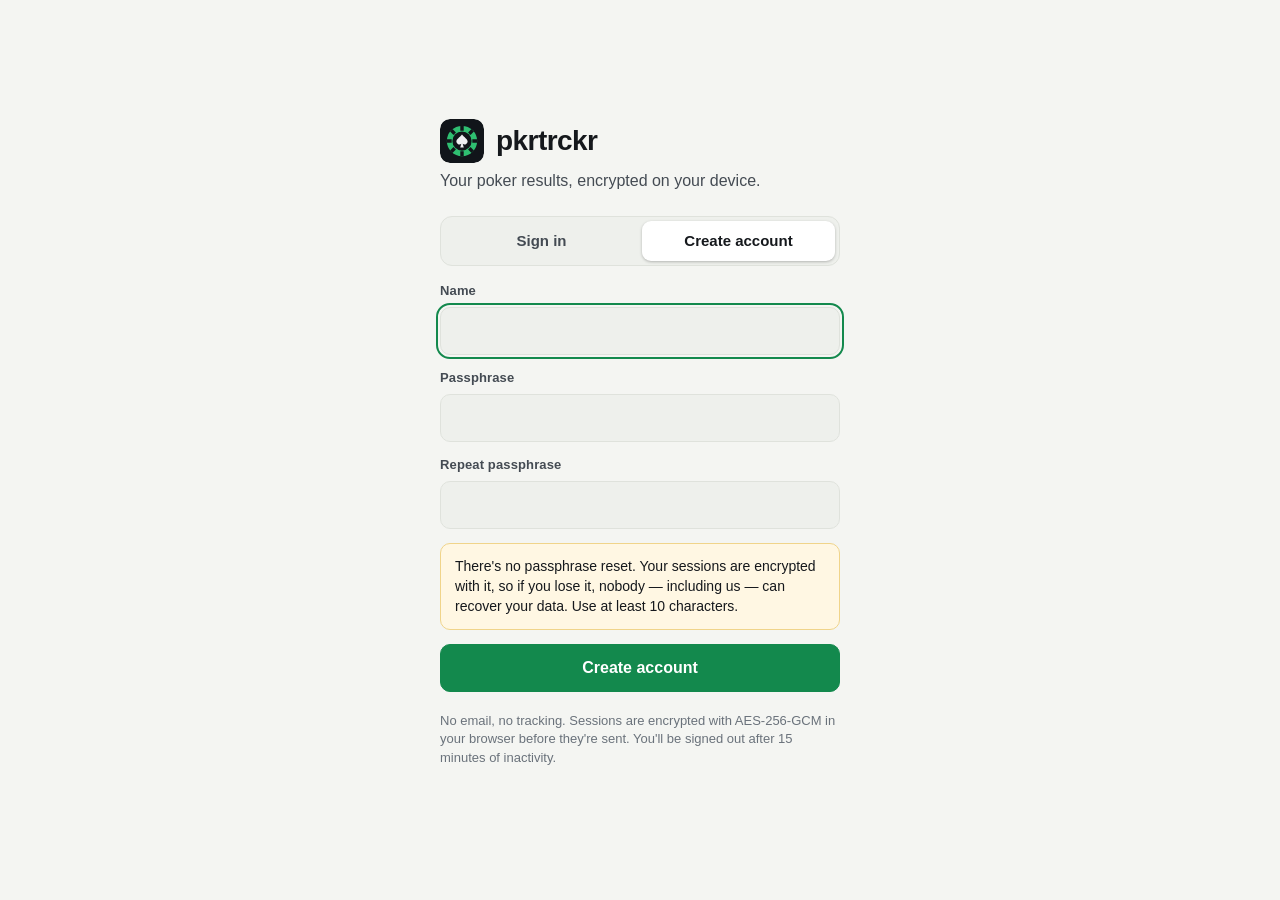
==== index.html @ 92a1a165 "Initial commit" ====
<!doctype html>
<html lang="en">
<head>
<meta charset="utf-8">
<meta name="viewport" content="width=device-width, initial-scale=1, viewport-fit=cover">
<title>pkrtrckr — private poker results tracker</title>
<meta name="description" content="A private, encrypted poker results tracker. Log cash games and tournaments in seconds and see your hourly rate. Sessions are encrypted on your device.">
<meta name="theme-color" content="#11151a" media="(prefers-color-scheme: dark)">
<meta name="theme-color" content="#f5f6f3" media="(prefers-color-scheme: light)">
<meta name="apple-mobile-web-app-capable" content="yes">
<meta name="apple-mobile-web-app-status-bar-style" content="black-translucent">
<meta name="apple-mobile-web-app-title" content="pkrtrckr">
<link rel="icon" href="favicon.ico" sizes="48x48">
<link rel="icon" href="assets/icon.svg" type="image/svg+xml">
<link rel="icon" href="assets/favicon-32.png" type="image/png" sizes="32x32">
<link rel="icon" href="assets/favicon-16.png" type="image/png" sizes="16x16">
<link rel="apple-touch-icon" href="assets/icon-180.png">
<link rel="manifest" href="manifest.webmanifest">
<link rel="stylesheet" href="assets/app.css?v=2">
<script src="assets/app.js?v=2" defer></script>
</head>
<body>

<!-- ============ AUTH ============ -->
<main id="auth" class="auth" hidden>
  <div class="auth-card">
    <div class="brand">
      <img src="assets/icon.svg" alt="" width="44" height="44">
      <h1>pkrtrckr</h1>
    </div>
    <p class="tag">Your poker results, encrypted on your device.</p>

    <div class="seg" role="tablist" id="authTabs">
      <button type="button" role="tab" data-mode="login" aria-selected="true">Sign in</button>
      <button type="button" role="tab" data-mode="signup" aria-selected="false">Create account</button>
    </div>

    <form id="authForm" autocomplete="on" novalidate>
      <label class="field">
        <span>Name</span>
        <input id="authName" name="username" autocomplete="username" autocapitalize="none" spellcheck="false" maxlength="32" required>
      </label>
      <label class="field">
        <span>Passphrase</span>
        <input id="authPass" name="password" type="password" autocomplete="current-password" required>
      </label>
      <label class="field" id="authPass2Wrap" hidden>
        <span>Repeat passphrase</span>
        <input id="authPass2" type="password" autocomplete="new-password">
      </label>
      <p class="note warn" id="signupNote" hidden>There's no passphrase reset. Your sessions are encrypted with it, so if you lose it, nobody — including us — can recover your data. Use at least 10 characters.</p>
      <p class="err" id="authErr" role="alert"></p>
      <button class="btn primary block" id="authBtn" type="submit">Sign in</button>
    </form>
    <p class="fine">No email, no tracking. Sessions are encrypted with AES-256-GCM in your browser before they're sent. You'll be signed out after 15 minutes of inactivity.</p>
  </div>
</main>

<!-- ============ APP ============ -->
<div id="app" class="app" hidden>
  <header class="top">
    <div class="brand sm"><img src="assets/icon.svg" alt="" width="26" height="26"><span>pkrtrckr</span></div>
    <button class="icon-btn" id="menuBtn" aria-label="Settings" aria-haspopup="dialog">
      <svg viewBox="0 0 24 24" width="22" height="22" aria-hidden="true"><path fill="currentColor" d="M12 8.5a3.5 3.5 0 1 0 0 7 3.5 3.5 0 0 0 0-7Zm8.6 4.9-.1-1.4 1.9-1.5-2-3.4-2.3.8a8 8 0 0 0-1.2-.7L16.5 5h-4l-.4 2.3c-.4.2-.8.4-1.2.7L8.6 7.2l-2 3.4 1.9 1.5a7 7 0 0 0 0 1.4l-1.9 1.5 2 3.4 2.3-.8c.4.3.8.5 1.2.7l.4 2.4h4l.4-2.4c.4-.2.8-.4 1.2-.7l2.3.8 2-3.4-1.8-1.6Z" opacity=".9"/></svg>
    </button>
  </header>

  <!-- ADD / EDIT -->
  <section class="view" id="view-add" data-view="add">
    <h2 class="view-title" id="formTitle">New session</h2>
    <form id="entryForm" novalidate>
      <div class="seg" id="typeSeg" role="radiogroup" aria-label="Format">
        <button type="button" role="radio" data-type="cash" aria-checked="true">Cash game</button>
        <button type="button" role="radio" data-type="tourney" aria-checked="false">Tournament</button>
      </div>

      <div class="combo" data-list="locations">
        <label class="field">
          <span>Location</span>
          <div class="combo-row">
            <select id="fLocation" required></select>
            <button type="button" class="add-btn" aria-label="Add location">+</button>
          </div>
        </label>
        <div class="add-row" hidden><input placeholder="New location, e.g. Holland Casino" maxlength="60"><button type="button" class="btn sm">Add</button></div>
      </div>

      <div class="combo" data-list="games">
        <label class="field">
          <span>Game</span>
          <div class="combo-row">
            <select id="fGame" required></select>
            <button type="button" class="add-btn" aria-label="Add game">+</button>
          </div>
        </label>
        <div class="add-row" hidden><input placeholder="New game, e.g. NL Hold'em" maxlength="40"><button type="button" class="btn sm">Add</button></div>
      </div>

      <div class="combo" data-list="stakes" id="stakesCombo">
        <label class="field">
          <span id="stakesLabel">Stakes</span>
          <div class="combo-row">
            <select id="fStakes" required></select>
            <button type="button" class="add-btn" aria-label="Add stakes">+</button>
          </div>
        </label>
        <div class="add-row" hidden><input id="stakesNew" placeholder="e.g. 1/2 or 2/5" maxlength="20"><button type="button" class="btn sm">Add</button></div>
      </div>

      <div class="grid2">
        <label class="field">
          <span>Duration (minutes)</span>
          <input id="fMinutes" type="number" inputmode="numeric" min="1" max="5000" step="1" placeholder="240" required>
          <small class="hint" id="minHint">&nbsp;</small>
        </label>
        <label class="check">
          <input type="checkbox" id="fHU">
          <span class="box" aria-hidden="true"></span>
          <span>HU <small>heads-up</small></span>
        </label>
      </div>

      <div class="field">
        <span>Result</span>
        <div class="result-row">
          <div class="seg pm" id="pmSeg" role="radiogroup" aria-label="Won or lost">
            <button type="button" role="radio" data-sign="1" aria-checked="true">Won</button>
            <button type="button" role="radio" data-sign="-1" aria-checked="false">Lost</button>
          </div>
          <div class="money"><span class="cur" id="curSym">€</span><input id="fAmount" type="number" inputmode="decimal" min="0" step="0.01" placeholder="0" required></div>
        </div>
      </div>

      <details class="more">
        <summary>Date &amp; time <span id="whenSummary"></span></summary>
        <label class="field"><span>Ended at</span><input id="fWhen" type="datetime-local"></label>
      </details>

      <p class="err" id="formErr" role="alert"></p>
      <div class="actions">
        <button type="button" class="btn ghost" id="cancelEdit" hidden>Cancel</button>
        <button type="button" class="btn danger ghost" id="deleteEntry" hidden>Delete</button>
        <button type="submit" class="btn primary grow" id="saveBtn">Save session</button>
      </div>
    </form>
    <div class="recent" id="recentBox"></div>
  </section>

  <!-- LIST -->
  <section class="view" id="view-list" data-view="list" hidden>
    <div class="list-head">
      <h2 class="view-title">Sessions</h2>
      <span class="muted" id="listCount"></span>
    </div>
    <ul class="sessions" id="sessionList"></ul>
    <nav class="pager" id="pager" aria-label="Pages">
      <button class="icon-btn" id="prevPage" aria-label="Newer sessions">‹</button>
      <span id="pageInfo"></span>
      <button class="icon-btn" id="nextPage" aria-label="Older sessions">›</button>
    </nav>
  </section>

  <!-- STATS -->
  <section class="view" id="view-stats" data-view="stats" hidden>
    <h2 class="view-title">Stats</h2>
    <div class="filters" id="filters">
      <select id="flPeriod" aria-label="Period">
        <option value="all">All time</option>
        <option value="30">Last 30 days</option>
        <option value="90">Last 90 days</option>
        <option value="ytd">This year</option>
        <option value="365">Last 12 months</option>
        <option value="lastyear">Last year</option>
        <option value="custom">Custom…</option>
      </select>
      <select id="flType" aria-label="Format">
        <option value="">All formats</option>
        <option value="cash">Cash games</option>
        <option value="tourney">Tournaments</option>
      </select>
      <select id="flGame" aria-label="Game"></select>
      <select id="flStakes" aria-label="Stakes"></select>
      <select id="flLocation" aria-label="Location"></select>
      <select id="flHU" aria-label="Heads-up">
        <option value="">HU + full ring</option>
        <option value="hu">Heads-up only</option>
        <option value="ring">No heads-up</option>
      </select>
      <div class="custom-range" id="customRange" hidden>
        <label><span>From</span><input type="date" id="flFrom"></label>
        <label><span>To</span><input type="date" id="flTo"></label>
      </div>
      <button class="btn sm ghost" id="flReset" type="button">Reset</button>
    </div>
    <div id="statsBody"></div>
  </section>

  <nav class="tabs" aria-label="Main">
    <button data-go="add" aria-current="page">
      <svg viewBox="0 0 24 24" aria-hidden="true"><path d="M12 5v14M5 12h14" stroke="currentColor" stroke-width="2" stroke-linecap="round" fill="none"/></svg>
      <span>Add</span>
    </button>
    <button data-go="list">
      <svg viewBox="0 0 24 24" aria-hidden="true"><path d="M5 7h14M5 12h14M5 17h9" stroke="currentColor" stroke-width="2" stroke-linecap="round" fill="none"/></svg>
      <span>Sessions</span>
    </button>
    <button data-go="stats">
      <svg viewBox="0 0 24 24" aria-hidden="true"><path d="M4 19h16M7 16V11M12 16V6M17 16v-3" stroke="currentColor" stroke-width="2" stroke-linecap="round" fill="none"/></svg>
      <span>Stats</span>
    </button>
  </nav>
</div>

<!-- SETTINGS SHEET -->
<dialog id="settings" class="sheet">
  <form method="dialog" class="sheet-inner">
    <div class="sheet-head"><h2>Settings</h2><button class="icon-btn" value="close" aria-label="Close">✕</button></div>
    <p class="muted" id="whoami"></p>
    <label class="field"><span>Currency</span>
      <select id="setCurrency">
        <option value="EUR">€ Euro</option><option value="USD">$ US dollar</option><option value="GBP">£ Pound</option>
        <option value="CAD">CA$ Canadian dollar</option><option value="AUD">A$ Australian dollar</option>
        <option value="CHF">CHF Swiss franc</option><option value="SEK">kr Swedish krona</option>
        <option value="NOK">kr Norwegian krone</option><option value="DKK">kr Danish krone</option>
        <option value="PLN">zł Złoty</option><option value="CZK">Kč Koruna</option>
      </select>
    </label>
    <h3>Your lists</h3>
    <p class="muted small">Remove entries you no longer use. Past sessions keep their values.</p>
    <div id="listsEditor"></div>
    <h3>Backup</h3>
    <div class="row-btns">
      <button type="button" class="btn sm" id="exportCsv">Export CSV</button>
      <label class="btn sm file-btn">Import CSV<input type="file" id="importCsv" accept=".csv,text/csv"></label>
    </div>
    <p class="muted small">CSV columns: date, type, location, game, stakes, hu, minutes, result. Export is decrypted on your device — keep the file somewhere safe.</p>
    <p class="err" id="setErr" role="alert"></p>
    <div class="row-btns spread">
      <button type="button" class="btn" id="logoutBtn">Sign out</button>
      <button type="button" class="btn danger ghost" id="deleteAccount">Delete account</button>
    </div>
  </form>
</dialog>

<div class="toast" id="toast" role="status" aria-live="polite"></div>
<div class="busy" id="busy" hidden><div class="spinner"></div><p id="busyMsg">Unlocking…</p></div>
<noscript><p class="noscript">pkrtrckr needs JavaScript — it's what encrypts your data before it leaves your device.</p></noscript>
</body>
</html>
---- assets/app.css ----
/* pkrtrckr — mobile-first styles */
:root {
  color-scheme: dark;
  --bg: #11151a;
  --surface: #181d24;
  --surface-2: #20262f;
  --line: #2a313b;
  --text: #eef0f2;
  --text-2: #b4bcc6;
  --muted: #8a939e;
  --accent: #2fbf71;
  --accent-ink: #052a14;
  --accent-soft: rgba(47, 191, 113, .14);
  --pos: #4cc98a;
  --neg: #f07a7a;
  --danger: #f07a7a;
  --warn-bg: rgba(250, 178, 25, .1);
  --warn-line: rgba(250, 178, 25, .35);
  --chart-pos: #3987e5;
  --chart-neg: #e66767;
  --chart-line: #3987e5;
  --grid: #262d36;
  --shadow: 0 10px 30px rgba(0,0,0,.35);
  --r: 14px;
  --r-sm: 10px;
  --tabs-h: 64px;
  --font: ui-sans-serif, -apple-system, BlinkMacSystemFont, "Segoe UI", Roboto, "Helvetica Neue", Arial, sans-serif;
  --mono: ui-monospace, "SF Mono", Menlo, Consolas, monospace;
}
@media (prefers-color-scheme: light) {
  :root:not([data-theme="dark"]) {
    color-scheme: light;
    --bg: #f4f5f2;
    --surface: #ffffff;
    --surface-2: #eef0ec;
    --line: #dfe2dc;
    --text: #15181c;
    --text-2: #444b53;
    --muted: #6a727b;
    --accent: #13894d;
    --accent-ink: #ffffff;
    --accent-soft: rgba(19, 137, 77, .1);
    --pos: #10783f;
    --neg: #c4302f;
    --danger: #c4302f;
    --warn-bg: #fff7e3;
    --warn-line: #f0d48a;
    --chart-pos: #2a78d6;
    --chart-neg: #e34948;
    --chart-line: #2a78d6;
    --grid: #e8eae5;
    --shadow: 0 10px 30px rgba(20,25,30,.12);
  }
}

* { box-sizing: border-box; }
html { -webkit-text-size-adjust: 100%; }
body {
  margin: 0; background: var(--bg); color: var(--text);
  font: 16px/1.45 var(--font);
  -webkit-font-smoothing: antialiased;
  min-height: 100dvh;
}
[hidden] { display: none !important; }
button, input, select { font: inherit; color: inherit; }
button { cursor: pointer; -webkit-tap-highlight-color: transparent; }
h1, h2, h3 { margin: 0; line-height: 1.2; }
.muted { color: var(--muted); }
.small { font-size: 13px; }
.tnum { font-variant-numeric: tabular-nums; }

/* ---------- brand ---------- */
.brand { display: flex; align-items: center; gap: 12px; }
.brand h1 { font-size: 28px; letter-spacing: -.02em; }
.brand.sm { gap: 8px; font-weight: 650; letter-spacing: -.01em; }
.brand img { border-radius: 10px; display: block; }

/* ---------- controls ---------- */
.field { display: grid; gap: 6px; margin: 0 0 14px; }
.field > span { font-size: 13px; font-weight: 600; color: var(--text-2); letter-spacing: .01em; }
input, select {
  width: 100%; min-height: 48px; padding: 10px 14px;
  background: var(--surface-2); border: 1px solid var(--line); border-radius: var(--r-sm);
  outline: none; appearance: none; -webkit-appearance: none;
}
input:focus-visible, select:focus-visible, button:focus-visible, summary:focus-visible {
  outline: 2px solid var(--accent); outline-offset: 2px;
}
select {
  padding-right: 38px;
  background-image: linear-gradient(45deg, transparent 50%, var(--muted) 50%), linear-gradient(135deg, var(--muted) 50%, transparent 50%);
  background-position: calc(100% - 20px) 50%, calc(100% - 14px) 50%;
  background-size: 6px 6px; background-repeat: no-repeat;
}
input[type="number"]::-webkit-inner-spin-button, input[type="number"]::-webkit-outer-spin-button { -webkit-appearance: none; margin: 0; }
input[type="number"] { -moz-appearance: textfield; }
input[type="file"] { display: none; }

.btn {
  display: inline-flex; align-items: center; justify-content: center; gap: 8px;
  min-height: 48px; padding: 0 18px; border-radius: var(--r-sm);
  border: 1px solid var(--line); background: var(--surface-2); font-weight: 600;
}
.btn.sm { min-height: 40px; padding: 0 14px; font-size: 14px; }
.btn.primary { background: var(--accent); border-color: var(--accent); color: var(--accent-ink); }
.btn.primary:active { filter: brightness(.95); }
.btn.ghost { background: transparent; }
.btn.danger { color: var(--danger); }
.btn.block { width: 100%; }
.btn.grow { flex: 1; }
.btn:disabled { opacity: .55; cursor: default; }
.icon-btn {
  width: 44px; height: 44px; border-radius: 50%; border: 0; background: transparent;
  display: inline-grid; place-items: center; font-size: 24px; color: var(--text-2);
}
.icon-btn:disabled { opacity: .3; }

.seg {
  display: grid; grid-auto-flow: column; grid-auto-columns: 1fr; gap: 4px; padding: 4px;
  background: var(--surface-2); border: 1px solid var(--line); border-radius: 12px; margin-bottom: 16px;
}
.seg button {
  min-height: 40px; border: 0; border-radius: 9px; background: transparent; color: var(--text-2); font-weight: 600; font-size: 15px;
}
.seg button[aria-selected="true"], .seg button[aria-checked="true"] {
  background: var(--surface); color: var(--text); box-shadow: 0 1px 3px rgba(0,0,0,.25);
}
.seg.pm { margin: 0; }
.seg.pm button[data-sign="1"][aria-checked="true"] { color: var(--pos); }
.seg.pm button[data-sign="-1"][aria-checked="true"] { color: var(--neg); }

.combo-row { display: flex; gap: 8px; }
.combo-row select { flex: 1; min-width: 0; }
.add-btn {
  flex: none; width: 48px; min-height: 48px; border-radius: var(--r-sm);
  border: 1px dashed var(--line); background: transparent; color: var(--accent); font-size: 24px; font-weight: 500; line-height: 1;
}
.add-btn[aria-expanded="true"] { background: var(--accent-soft); border-style: solid; border-color: var(--accent); }
.add-row { display: flex; gap: 8px; margin: -6px 0 14px; }
.add-row input { flex: 1; min-width: 0; }
.add-row .btn { min-height: 48px; }

.grid2 { display: grid; grid-template-columns: 1fr auto; gap: 12px; align-items: start; }
.hint { color: var(--muted); font-size: 12px; min-height: 1em; }
.check {
  display: flex; align-items: center; gap: 10px; min-height: 48px; margin-top: 25px;
  padding: 0 14px; border: 1px solid var(--line); border-radius: var(--r-sm); background: var(--surface-2);
  font-weight: 650; cursor: pointer; user-select: none;
}
.check small { font-weight: 400; color: var(--muted); font-size: 12px; display: block; line-height: 1; }
.check input { position: absolute; opacity: 0; width: 1px; height: 1px; pointer-events: none; }
.check .box {
  width: 22px; height: 22px; border-radius: 6px; border: 2px solid var(--muted); display: grid; place-items: center; flex: none;
}
.check input:checked + .box { background: var(--accent); border-color: var(--accent); }
.check input:checked + .box::after {
  content: ""; width: 6px; height: 11px; border: solid var(--accent-ink); border-width: 0 2.5px 2.5px 0; transform: rotate(45deg) translate(-1px, -1px);
}
.check:has(input:focus-visible) { outline: 2px solid var(--accent); outline-offset: 2px; }
.check:has(input:checked) { border-color: var(--accent); background: var(--accent-soft); }

.result-row { display: grid; grid-template-columns: 1fr 1.2fr; gap: 10px; }
.money { position: relative; }
.money .cur { position: absolute; left: 14px; top: 50%; transform: translateY(-50%); color: var(--muted); pointer-events: none; font-size: 15px; }
.money input { padding-left: 42px; font-size: 18px; font-weight: 650; font-variant-numeric: tabular-nums; }

details.more { margin: 2px 0 14px; border-top: 1px solid var(--line); padding-top: 12px; }
details.more summary { cursor: pointer; color: var(--text-2); font-size: 14px; font-weight: 600; list-style: none; display: flex; gap: 8px; align-items: center; }
details.more summary::-webkit-details-marker { display: none; }
details.more summary::before { content: "›"; font-size: 18px; transition: transform .15s; display: inline-block; }
details.more[open] summary::before { transform: rotate(90deg); }
details.more summary span { color: var(--muted); font-weight: 400; margin-left: auto; }
details.more .field { margin-top: 12px; }

.actions { display: flex; gap: 10px; margin-top: 6px; }
.err { color: var(--danger); font-size: 14px; min-height: 0; margin: 0 0 10px; }
.err:empty { display: none; }
.note { font-size: 14px; padding: 12px 14px; border-radius: var(--r-sm); margin: 0 0 14px; }
.note.warn { background: var(--warn-bg); border: 1px solid var(--warn-line); }

/* ---------- auth ---------- */
.auth { min-height: 100dvh; display: grid; place-items: center; padding: 24px 16px calc(24px + env(safe-area-inset-bottom)); }
.auth-card { width: 100%; max-width: 400px; }
.auth .brand { margin-bottom: 6px; }
.tag { color: var(--text-2); margin: 0 0 24px; }
.fine { color: var(--muted); font-size: 13px; margin-top: 20px; }

/* ---------- app shell ---------- */
.app { max-width: 640px; margin: 0 auto; padding: 0 16px calc(var(--tabs-h) + 24px + env(safe-area-inset-bottom)); }
.top {
  position: sticky; top: 0; z-index: 5; display: flex; justify-content: space-between; align-items: center;
  padding: calc(8px + env(safe-area-inset-top)) 0 8px; background: var(--bg);
}
.view-title { font-size: 24px; letter-spacing: -.02em; margin: 6px 0 16px; }
.tabs {
  position: fixed; left: 0; right: 0; bottom: 0; z-index: 10;
  display: grid; grid-template-columns: repeat(3, 1fr);
  background: color-mix(in srgb, var(--surface) 92%, transparent);
  -webkit-backdrop-filter: blur(12px); backdrop-filter: blur(12px);
  border-top: 1px solid var(--line);
  padding-bottom: env(safe-area-inset-bottom);
}
.tabs button {
  height: var(--tabs-h); border: 0; background: transparent; color: var(--muted);
  display: grid; justify-items: center; align-content: center; gap: 3px; font-size: 12px; font-weight: 600;
}
.tabs svg { width: 24px; height: 24px; }
.tabs button[aria-current="page"] { color: var(--accent); }
@media (min-width: 700px) {
  .tabs { max-width: 640px; margin: 0 auto; bottom: 16px; border: 1px solid var(--line); border-radius: 18px; box-shadow: var(--shadow); }
}

/* ---------- recent / list ---------- */
.recent { margin-top: 28px; }
.recent h3 { font-size: 14px; color: var(--text-2); margin-bottom: 8px; font-weight: 600; }
.list-head { display: flex; align-items: baseline; justify-content: space-between; }
.sessions { list-style: none; margin: 0; padding: 0; display: grid; gap: 8px; }
.sess {
  width: 100%; text-align: left; display: grid; grid-template-columns: 1fr auto; gap: 2px 12px; align-items: center;
  padding: 12px 14px; background: var(--surface); border: 1px solid var(--line); border-radius: var(--r);
}
.sess:active { background: var(--surface-2); }
.sess .l1 { font-weight: 650; overflow: hidden; text-overflow: ellipsis; white-space: nowrap; }
.sess .l2 { color: var(--muted); font-size: 13px; overflow: hidden; text-overflow: ellipsis; white-space: nowrap; }
.sess .amt { grid-row: span 2; text-align: right; font-weight: 700; font-variant-numeric: tabular-nums; font-size: 17px; }
.sess .amt small { display: block; font-size: 12px; font-weight: 500; color: var(--muted); }
.pos { color: var(--pos); }
.neg { color: var(--neg); }
.badge {
  display: inline-block; font-size: 10px; font-weight: 750; letter-spacing: .05em; padding: 1px 6px; border-radius: 5px;
  border: 1px solid var(--line); color: var(--text-2); vertical-align: 2px; margin-left: 6px;
}
.badge.hu { border-color: var(--accent); color: var(--accent); }
.empty { text-align: center; color: var(--muted); padding: 40px 12px; border: 1px dashed var(--line); border-radius: var(--r); }
.pager { display: flex; align-items: center; justify-content: center; gap: 16px; margin-top: 16px; color: var(--text-2); font-variant-numeric: tabular-nums; font-size: 14px; }
.pager .icon-btn { background: var(--surface); border: 1px solid var(--line); font-size: 26px; line-height: 1; padding-bottom: 3px; }

/* ---------- stats ---------- */
.filters { display: grid; grid-template-columns: 1fr 1fr; gap: 8px; margin-bottom: 18px; }
.filters select { min-height: 42px; font-size: 14px; padding: 8px 32px 8px 12px; }
.filters select.on { border-color: var(--accent); background-color: var(--accent-soft); }
.custom-range { grid-column: 1 / -1; display: grid; grid-template-columns: 1fr 1fr; gap: 8px; }
.custom-range label { display: grid; gap: 4px; font-size: 12px; color: var(--muted); }
.custom-range input { min-height: 42px; font-size: 14px; }
#flReset { grid-column: 1 / -1; justify-self: end; min-height: 32px; }
@media (min-width: 560px) { .filters { grid-template-columns: repeat(3, 1fr); } }

.hero { background: var(--surface); border: 1px solid var(--line); border-radius: var(--r); padding: 16px; margin-bottom: 10px; }
.hero .k { font-size: 13px; color: var(--muted); font-weight: 600; }
.hero .v { font-size: 38px; font-weight: 750; letter-spacing: -.02em; font-variant-numeric: tabular-nums; line-height: 1.1; margin-top: 2px; }
.hero .sub { color: var(--text-2); font-size: 14px; margin-top: 4px; }
.tiles { display: grid; grid-template-columns: repeat(2, 1fr); gap: 10px; margin-bottom: 22px; }
@media (min-width: 560px) { .tiles { grid-template-columns: repeat(3, 1fr); } }
.tile { background: var(--surface); border: 1px solid var(--line); border-radius: var(--r); padding: 12px 14px; }
.tile .k { font-size: 12px; color: var(--muted); font-weight: 600; }
.tile .v { font-size: 20px; font-weight: 700; font-variant-numeric: tabular-nums; margin-top: 2px; }
.tile .s { font-size: 12px; color: var(--muted); }

.card { background: var(--surface); border: 1px solid var(--line); border-radius: var(--r); padding: 14px; margin-bottom: 14px; }
.card h3 { font-size: 15px; margin-bottom: 2px; }
.card .cap { font-size: 12px; color: var(--muted); margin: 0 0 10px; }
.chart { position: relative; width: 100%; touch-action: pan-y; }
.chart svg { display: block; width: 100%; height: auto; overflow: visible; }
.chart text { fill: var(--muted); font-size: 11px; font-family: var(--font); font-variant-numeric: tabular-nums; }
.chart .grid { stroke: var(--grid); stroke-width: 1; }
.chart .zero { stroke: var(--muted); stroke-width: 1; opacity: .6; }
.chart .line { fill: none; stroke: var(--chart-line); stroke-width: 2; stroke-linejoin: round; stroke-linecap: round; }
.chart .area { fill: var(--chart-line); opacity: .1; }
.chart .bar-pos { fill: var(--chart-pos); }
.chart .bar-neg { fill: var(--chart-neg); }
.chart .xh { stroke: var(--text-2); stroke-width: 1; stroke-dasharray: 3 3; }
.chart .dot { fill: var(--chart-line); stroke: var(--surface); stroke-width: 2; }
.chart .hit { fill: transparent; }
.chart .bar-hover { opacity: .75; }
.tip {
  position: absolute; pointer-events: none; z-index: 2; min-width: 120px;
  background: var(--surface-2); border: 1px solid var(--line); border-radius: 10px; box-shadow: var(--shadow);
  padding: 8px 10px; font-size: 12px; line-height: 1.35; color: var(--text-2); transform: translate(-50%, calc(-100% - 10px));
  white-space: nowrap;
}
.tip b { color: var(--text); font-size: 14px; display: block; font-variant-numeric: tabular-nums; }

.legend { display: flex; gap: 14px; font-size: 12px; color: var(--text-2); margin-top: 8px; }
.legend i { display: inline-block; width: 10px; height: 10px; border-radius: 3px; margin-right: 5px; vertical-align: -1px; }

.bd-tabs { display: flex; gap: 6px; overflow-x: auto; margin: 0 -14px 10px; padding: 0 14px; scrollbar-width: none; }
.bd-tabs::-webkit-scrollbar { display: none; }
.bd-tabs button {
  flex: none; min-height: 34px; padding: 0 12px; border-radius: 999px; border: 1px solid var(--line);
  background: transparent; color: var(--text-2); font-size: 13px; font-weight: 600;
}
.bd-tabs button[aria-pressed="true"] { background: var(--text); color: var(--bg); border-color: var(--text); }
table.bd { width: 100%; border-collapse: collapse; font-size: 13px; font-variant-numeric: tabular-nums; }
table.bd th { text-align: right; font-weight: 600; color: var(--muted); font-size: 11px; padding: 0 4px 6px; text-transform: uppercase; letter-spacing: .04em; }
table.bd th:first-child, table.bd td:first-child { text-align: left; padding-left: 0; }
table.bd td { text-align: right; padding: 9px 4px; border-top: 1px solid var(--line); white-space: nowrap; }
table.bd td:first-child { white-space: normal; font-weight: 600; color: var(--text); max-width: 40vw; }
table.bd td:last-child, table.bd th:last-child { padding-right: 0; }
table.bd .barcell { position: relative; }
.mini { display: block; height: 4px; border-radius: 2px; margin-top: 5px; }
.lg-pos { background: var(--chart-pos); }
.lg-neg { background: var(--chart-neg); }
.mini { margin-left: auto; }
.mini.p { background: var(--chart-pos); }
.mini.n { background: var(--chart-neg); }

/* ---------- sheet / dialog ---------- */
dialog.sheet {
  width: 100%; max-width: 560px; max-height: 92dvh; margin: auto auto 0; padding: 0; border: 1px solid var(--line);
  border-radius: 20px 20px 0 0; background: var(--surface); color: var(--text); box-shadow: var(--shadow);
}
@media (min-width: 700px) { dialog.sheet { margin: auto; border-radius: 20px; } }
dialog::backdrop { background: rgba(0,0,0,.5); }
.sheet-inner { padding: 16px 16px calc(20px + env(safe-area-inset-bottom)); }
.sheet-head { display: flex; justify-content: space-between; align-items: center; margin-bottom: 4px; }
.sheet h3 { font-size: 15px; margin: 22px 0 4px; }
.row-btns { display: flex; gap: 8px; flex-wrap: wrap; margin-top: 8px; }
.row-btns.spread { justify-content: space-between; margin-top: 26px; }
.file-btn { cursor: pointer; }
.lst { margin: 10px 0 0; }
.lst h4 { margin: 0 0 6px; font-size: 12px; color: var(--muted); text-transform: uppercase; letter-spacing: .05em; }
.chips { display: flex; flex-wrap: wrap; gap: 6px; }
.chip {
  display: inline-flex; align-items: center; gap: 4px; padding: 4px 4px 4px 10px; border-radius: 999px;
  background: var(--surface-2); border: 1px solid var(--line); font-size: 13px;
}
.chip button { border: 0; background: transparent; color: var(--muted); width: 26px; height: 26px; border-radius: 50%; font-size: 14px; }
.chip button:hover { color: var(--danger); }

/* ---------- toast / busy ---------- */
.toast {
  position: fixed; left: 50%; bottom: calc(var(--tabs-h) + 16px + env(safe-area-inset-bottom)); transform: translate(-50%, 20px);
  background: var(--text); color: var(--bg); padding: 10px 16px; border-radius: 999px; font-weight: 600; font-size: 14px;
  opacity: 0; transition: .2s; pointer-events: none; z-index: 50; max-width: calc(100vw - 32px);
}
.toast.show { opacity: 1; transform: translate(-50%, 0); }
.busy { position: fixed; inset: 0; z-index: 60; background: color-mix(in srgb, var(--bg) 80%, transparent); display: grid; place-content: center; justify-items: center; gap: 12px; color: var(--text-2); }
.spinner { width: 34px; height: 34px; border-radius: 50%; border: 3px solid var(--line); border-top-color: var(--accent); animation: spin .8s linear infinite; }
@keyframes spin { to { transform: rotate(360deg); } }
.noscript { padding: 24px; text-align: center; }
@media (prefers-reduced-motion: reduce) { * { transition: none !important; animation-duration: 2s !important; } }
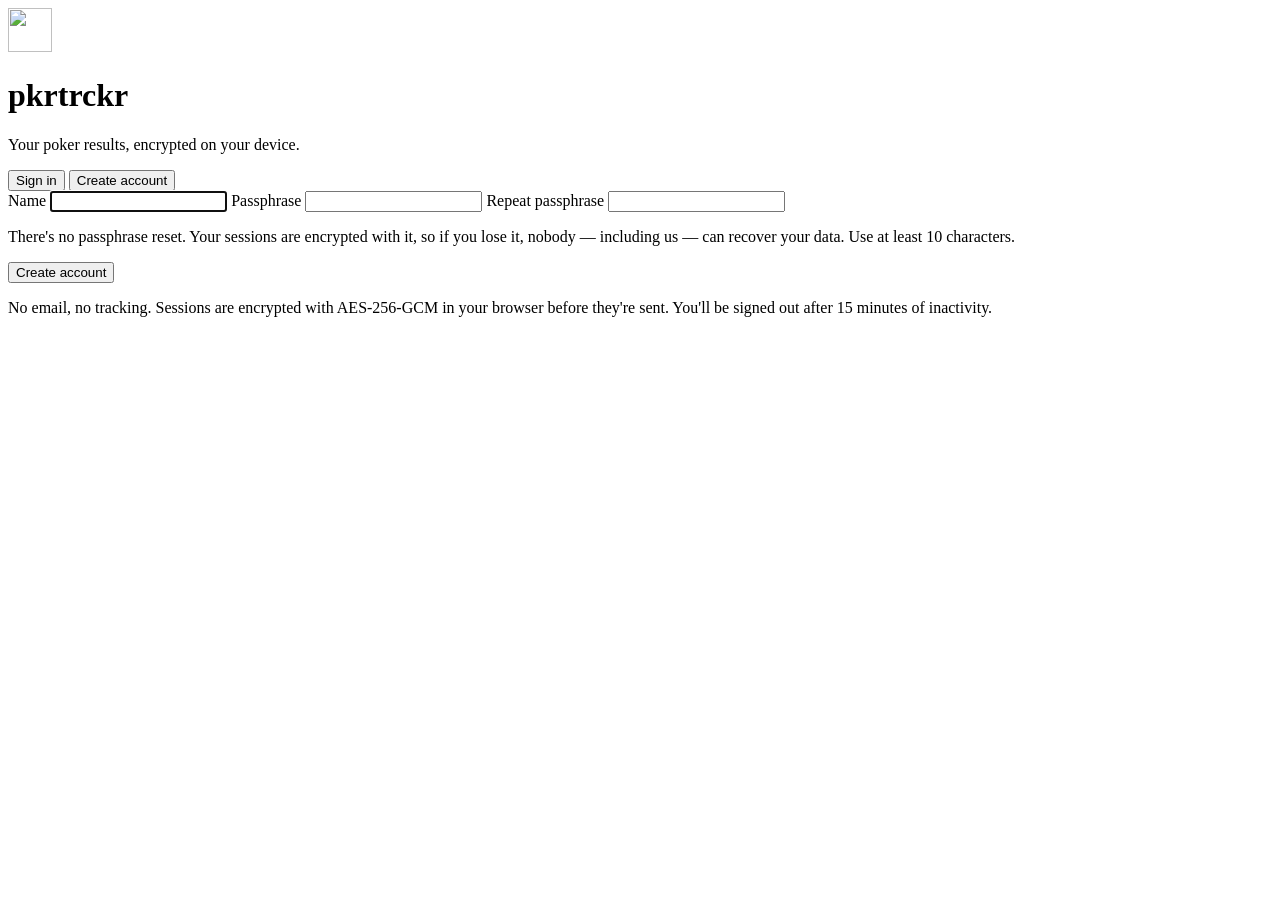
==== commit 62b26391: "Add admin dashboard" ====
--- a/index.html
+++ b/index.html
@@ -16,8 +16,8 @@
 <link rel="icon" href="assets/favicon-16.png" type="image/png" sizes="16x16">
 <link rel="apple-touch-icon" href="assets/icon-180.png">
 <link rel="manifest" href="manifest.webmanifest">
-<link rel="stylesheet" href="assets/app.css?v=2">
-<script src="assets/app.js?v=2" defer></script>
+<link rel="stylesheet" href="assets/app.css?v=3">
+<script src="assets/app.js?v=3" defer></script>
 </head>
 <body>
 
@@ -235,6 +235,7 @@
     </div>
     <p class="muted small">CSV columns: date, type, location, game, stakes, hu, minutes, result. Export is decrypted on your device — keep the file somewhere safe.</p>
     <p class="err" id="setErr" role="alert"></p>
+    <p id="adminLinkWrap" hidden><a class="btn sm" href="admin.html">Open admin dashboard</a></p>
     <div class="row-btns spread">
       <button type="button" class="btn" id="logoutBtn">Sign out</button>
       <button type="button" class="btn danger ghost" id="deleteAccount">Delete account</button>
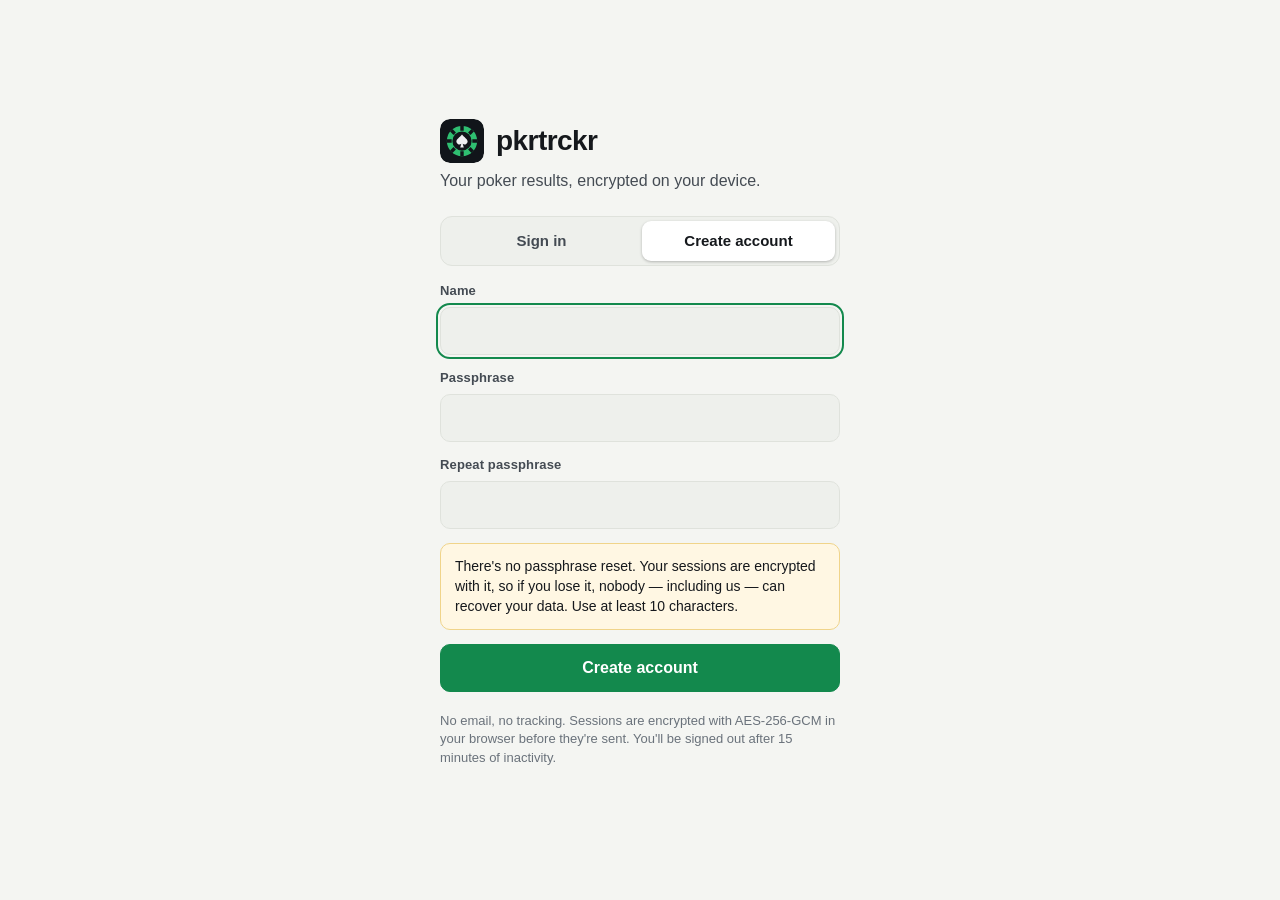
==== commit 734da283: "Fingerprint unlock" ====
--- a/index.html
+++ b/index.html
@@ -16,8 +16,8 @@
 <link rel="icon" href="assets/favicon-16.png" type="image/png" sizes="16x16">
 <link rel="apple-touch-icon" href="assets/icon-180.png">
 <link rel="manifest" href="manifest.webmanifest">
-<link rel="stylesheet" href="assets/app.css?v=3">
-<script src="assets/app.js?v=3" defer></script>
+<link rel="stylesheet" href="assets/app.css?v=4">
+<script src="assets/app.js?v=4" defer></script>
 </head>
 <body>
 
@@ -34,6 +34,12 @@
       <button type="button" role="tab" data-mode="login" aria-selected="true">Sign in</button>
       <button type="button" role="tab" data-mode="signup" aria-selected="false">Create account</button>
     </div>
+
+    <button type="button" class="btn primary block bio-btn" id="bioBtn" hidden>
+      <svg viewBox="0 0 24 24" width="22" height="22" aria-hidden="true"><path fill="none" stroke="currentColor" stroke-width="1.8" stroke-linecap="round" d="M7.5 5.6A8 8 0 0 1 20 12v1.5M4 12a8 8 0 0 1 1.2-4.2M8 12a4 4 0 0 1 8 0v2.5c0 1.6-.4 3.2-1.1 4.6M12 12v3c0 2.4-.8 4.6-2.2 6.3M4.5 16.5c.9-1.2 1.4-2.8 1.4-4.5M16.3 21.5c.8-1.4 1.4-3 1.6-4.7"/></svg>
+      <span>Unlock with fingerprint <small>as <span id="bioName"></span></small></span>
+    </button>
+    <p class="or" id="bioOr" hidden><span>or use your passphrase</span></p>
 
     <form id="authForm" autocomplete="on" novalidate>
       <label class="field">
@@ -67,6 +73,10 @@
 
   <!-- ADD / EDIT -->
   <section class="view" id="view-add" data-view="add">
+    <div class="bio-card" id="bioCard" hidden>
+      <div><b>Use your fingerprint next time?</b><p>Skip typing your passphrase on this device. You can change this in Settings.</p><p class="err" id="bioCardErr"></p></div>
+      <div class="row-btns"><button type="button" class="btn sm primary" id="bioCardOn">Turn on</button><button type="button" class="btn sm ghost" id="bioCardNo">Not now</button></div>
+    </div>
     <h2 class="view-title" id="formTitle">New session</h2>
     <form id="entryForm" novalidate>
       <div class="seg" id="typeSeg" role="radiogroup" aria-label="Format">
@@ -228,6 +238,11 @@
     <h3>Your lists</h3>
     <p class="muted small">Remove entries you no longer use. Past sessions keep their values.</p>
     <div id="listsEditor"></div>
+    <div id="bioSection" hidden>
+      <h3>Fingerprint unlock</h3>
+      <p class="muted small" id="bioStatus"></p>
+      <div class="row-btns"><button type="button" class="btn sm" id="bioToggle">Turn on</button></div>
+    </div>
     <h3>Backup</h3>
     <div class="row-btns">
       <button type="button" class="btn sm" id="exportCsv">Export CSV</button>
--- a/assets/app.css
+++ b/assets/app.css
@@ -0,0 +1,356 @@
+/* pkrtrckr — mobile-first styles */
+:root {
+  color-scheme: dark;
+  --bg: #11151a;
+  --surface: #181d24;
+  --surface-2: #20262f;
+  --line: #2a313b;
+  --text: #eef0f2;
+  --text-2: #b4bcc6;
+  --muted: #8a939e;
+  --accent: #2fbf71;
+  --accent-ink: #052a14;
+  --accent-soft: rgba(47, 191, 113, .14);
+  --pos: #4cc98a;
+  --neg: #f07a7a;
+  --danger: #f07a7a;
+  --warn-bg: rgba(250, 178, 25, .1);
+  --warn-line: rgba(250, 178, 25, .35);
+  --chart-pos: #3987e5;
+  --chart-neg: #e66767;
+  --chart-line: #3987e5;
+  --grid: #262d36;
+  --shadow: 0 10px 30px rgba(0,0,0,.35);
+  --r: 14px;
+  --r-sm: 10px;
+  --tabs-h: 64px;
+  --font: ui-sans-serif, -apple-system, BlinkMacSystemFont, "Segoe UI", Roboto, "Helvetica Neue", Arial, sans-serif;
+  --mono: ui-monospace, "SF Mono", Menlo, Consolas, monospace;
+}
+@media (prefers-color-scheme: light) {
+  :root:not([data-theme="dark"]) {
+    color-scheme: light;
+    --bg: #f4f5f2;
+    --surface: #ffffff;
+    --surface-2: #eef0ec;
+    --line: #dfe2dc;
+    --text: #15181c;
+    --text-2: #444b53;
+    --muted: #6a727b;
+    --accent: #13894d;
+    --accent-ink: #ffffff;
+    --accent-soft: rgba(19, 137, 77, .1);
+    --pos: #10783f;
+    --neg: #c4302f;
+    --danger: #c4302f;
+    --warn-bg: #fff7e3;
+    --warn-line: #f0d48a;
+    --chart-pos: #2a78d6;
+    --chart-neg: #e34948;
+    --chart-line: #2a78d6;
+    --grid: #e8eae5;
+    --shadow: 0 10px 30px rgba(20,25,30,.12);
+  }
+}
+
+* { box-sizing: border-box; }
+html { -webkit-text-size-adjust: 100%; }
+body {
+  margin: 0; background: var(--bg); color: var(--text);
+  font: 16px/1.45 var(--font);
+  -webkit-font-smoothing: antialiased;
+  min-height: 100dvh;
+}
+[hidden] { display: none !important; }
+button, input, select { font: inherit; color: inherit; }
+button { cursor: pointer; -webkit-tap-highlight-color: transparent; }
+h1, h2, h3 { margin: 0; line-height: 1.2; }
+.muted { color: var(--muted); }
+.small { font-size: 13px; }
+.tnum { font-variant-numeric: tabular-nums; }
+
+/* ---------- brand ---------- */
+.brand { display: flex; align-items: center; gap: 12px; }
+.brand h1 { font-size: 28px; letter-spacing: -.02em; }
+.brand.sm { gap: 8px; font-weight: 650; letter-spacing: -.01em; }
+.brand img { border-radius: 10px; display: block; }
+
+/* ---------- controls ---------- */
+.field { display: grid; gap: 6px; margin: 0 0 14px; }
+.field > span { font-size: 13px; font-weight: 600; color: var(--text-2); letter-spacing: .01em; }
+input, select {
+  width: 100%; min-height: 48px; padding: 10px 14px;
+  background: var(--surface-2); border: 1px solid var(--line); border-radius: var(--r-sm);
+  outline: none; appearance: none; -webkit-appearance: none;
+}
+input:focus-visible, select:focus-visible, button:focus-visible, summary:focus-visible {
+  outline: 2px solid var(--accent); outline-offset: 2px;
+}
+select {
+  padding-right: 38px;
+  background-image: linear-gradient(45deg, transparent 50%, var(--muted) 50%), linear-gradient(135deg, var(--muted) 50%, transparent 50%);
+  background-position: calc(100% - 20px) 50%, calc(100% - 14px) 50%;
+  background-size: 6px 6px; background-repeat: no-repeat;
+}
+input[type="number"]::-webkit-inner-spin-button, input[type="number"]::-webkit-outer-spin-button { -webkit-appearance: none; margin: 0; }
+input[type="number"] { -moz-appearance: textfield; }
+input[type="file"] { display: none; }
+
+.btn {
+  display: inline-flex; align-items: center; justify-content: center; gap: 8px;
+  min-height: 48px; padding: 0 18px; border-radius: var(--r-sm);
+  border: 1px solid var(--line); background: var(--surface-2); font-weight: 600;
+}
+.btn.sm { min-height: 40px; padding: 0 14px; font-size: 14px; }
+.btn.primary { background: var(--accent); border-color: var(--accent); color: var(--accent-ink); }
+.btn.primary:active { filter: brightness(.95); }
+.btn.ghost { background: transparent; }
+.btn.danger { color: var(--danger); }
+.btn.block { width: 100%; }
+.btn.grow { flex: 1; }
+.btn:disabled { opacity: .55; cursor: default; }
+.icon-btn {
+  width: 44px; height: 44px; border-radius: 50%; border: 0; background: transparent;
+  display: inline-grid; place-items: center; font-size: 24px; color: var(--text-2);
+}
+.icon-btn:disabled { opacity: .3; }
+
+.seg {
+  display: grid; grid-auto-flow: column; grid-auto-columns: 1fr; gap: 4px; padding: 4px;
+  background: var(--surface-2); border: 1px solid var(--line); border-radius: 12px; margin-bottom: 16px;
+}
+.seg button {
+  min-height: 40px; border: 0; border-radius: 9px; background: transparent; color: var(--text-2); font-weight: 600; font-size: 15px;
+}
+.seg button[aria-selected="true"], .seg button[aria-checked="true"] {
+  background: var(--surface); color: var(--text); box-shadow: 0 1px 3px rgba(0,0,0,.25);
+}
+.seg.pm { margin: 0; }
+.seg.pm button[data-sign="1"][aria-checked="true"] { color: var(--pos); }
+.seg.pm button[data-sign="-1"][aria-checked="true"] { color: var(--neg); }
+
+.combo-row { display: flex; gap: 8px; }
+.combo-row select { flex: 1; min-width: 0; }
+.add-btn {
+  flex: none; width: 48px; min-height: 48px; border-radius: var(--r-sm);
+  border: 1px dashed var(--line); background: transparent; color: var(--accent); font-size: 24px; font-weight: 500; line-height: 1;
+}
+.add-btn[aria-expanded="true"] { background: var(--accent-soft); border-style: solid; border-color: var(--accent); }
+.add-row { display: flex; gap: 8px; margin: -6px 0 14px; }
+.add-row input { flex: 1; min-width: 0; }
+.add-row .btn { min-height: 48px; }
+
+.grid2 { display: grid; grid-template-columns: 1fr auto; gap: 12px; align-items: start; }
+.hint { color: var(--muted); font-size: 12px; min-height: 1em; }
+.check {
+  display: flex; align-items: center; gap: 10px; min-height: 48px; margin-top: 25px;
+  padding: 0 14px; border: 1px solid var(--line); border-radius: var(--r-sm); background: var(--surface-2);
+  font-weight: 650; cursor: pointer; user-select: none;
+}
+.check small { font-weight: 400; color: var(--muted); font-size: 12px; display: block; line-height: 1; }
+.check input { position: absolute; opacity: 0; width: 1px; height: 1px; pointer-events: none; }
+.check .box {
+  width: 22px; height: 22px; border-radius: 6px; border: 2px solid var(--muted); display: grid; place-items: center; flex: none;
+}
+.check input:checked + .box { background: var(--accent); border-color: var(--accent); }
+.check input:checked + .box::after {
+  content: ""; width: 6px; height: 11px; border: solid var(--accent-ink); border-width: 0 2.5px 2.5px 0; transform: rotate(45deg) translate(-1px, -1px);
+}
+.check:has(input:focus-visible) { outline: 2px solid var(--accent); outline-offset: 2px; }
+.check:has(input:checked) { border-color: var(--accent); background: var(--accent-soft); }
+
+.result-row { display: grid; grid-template-columns: 1fr 1.2fr; gap: 10px; }
+.money { position: relative; }
+.money .cur { position: absolute; left: 14px; top: 50%; transform: translateY(-50%); color: var(--muted); pointer-events: none; font-size: 15px; }
+.money input { padding-left: 42px; font-size: 18px; font-weight: 650; font-variant-numeric: tabular-nums; }
+
+details.more { margin: 2px 0 14px; border-top: 1px solid var(--line); padding-top: 12px; }
+details.more summary { cursor: pointer; color: var(--text-2); font-size: 14px; font-weight: 600; list-style: none; display: flex; gap: 8px; align-items: center; }
+details.more summary::-webkit-details-marker { display: none; }
+details.more summary::before { content: "›"; font-size: 18px; transition: transform .15s; display: inline-block; }
+details.more[open] summary::before { transform: rotate(90deg); }
+details.more summary span { color: var(--muted); font-weight: 400; margin-left: auto; }
+details.more .field { margin-top: 12px; }
+
+.actions { display: flex; gap: 10px; margin-top: 6px; }
+.err { color: var(--danger); font-size: 14px; min-height: 0; margin: 0 0 10px; }
+.err:empty { display: none; }
+.note { font-size: 14px; padding: 12px 14px; border-radius: var(--r-sm); margin: 0 0 14px; }
+.note.warn { background: var(--warn-bg); border: 1px solid var(--warn-line); }
+
+/* ---------- auth ---------- */
+.auth { min-height: 100dvh; display: grid; place-items: center; padding: 24px 16px calc(24px + env(safe-area-inset-bottom)); }
+.auth-card { width: 100%; max-width: 400px; }
+.auth .brand { margin-bottom: 6px; }
+.tag { color: var(--text-2); margin: 0 0 24px; }
+.fine { color: var(--muted); font-size: 13px; margin-top: 20px; }
+
+/* ---------- app shell ---------- */
+.app { max-width: 640px; margin: 0 auto; padding: 0 16px calc(var(--tabs-h) + 24px + env(safe-area-inset-bottom)); }
+.top {
+  position: sticky; top: 0; z-index: 5; display: flex; justify-content: space-between; align-items: center;
+  padding: calc(8px + env(safe-area-inset-top)) 0 8px; background: var(--bg);
+}
+.view-title { font-size: 24px; letter-spacing: -.02em; margin: 6px 0 16px; }
+.tabs {
+  position: fixed; left: 0; right: 0; bottom: 0; z-index: 10;
+  display: grid; grid-template-columns: repeat(3, 1fr);
+  background: color-mix(in srgb, var(--surface) 92%, transparent);
+  -webkit-backdrop-filter: blur(12px); backdrop-filter: blur(12px);
+  border-top: 1px solid var(--line);
+  padding-bottom: env(safe-area-inset-bottom);
+}
+.tabs button {
+  height: var(--tabs-h); border: 0; background: transparent; color: var(--muted);
+  display: grid; justify-items: center; align-content: center; gap: 3px; font-size: 12px; font-weight: 600;
+}
+.tabs svg { width: 24px; height: 24px; }
+.tabs button[aria-current="page"] { color: var(--accent); }
+@media (min-width: 700px) {
+  .tabs { max-width: 640px; margin: 0 auto; bottom: 16px; border: 1px solid var(--line); border-radius: 18px; box-shadow: var(--shadow); }
+}
+
+/* ---------- recent / list ---------- */
+.recent { margin-top: 28px; }
+.recent h3 { font-size: 14px; color: var(--text-2); margin-bottom: 8px; font-weight: 600; }
+.list-head { display: flex; align-items: baseline; justify-content: space-between; }
+.sessions { list-style: none; margin: 0; padding: 0; display: grid; gap: 8px; }
+.sess {
+  width: 100%; text-align: left; display: grid; grid-template-columns: 1fr auto; gap: 2px 12px; align-items: center;
+  padding: 12px 14px; background: var(--surface); border: 1px solid var(--line); border-radius: var(--r);
+}
+.sess:active { background: var(--surface-2); }
+.sess .l1 { font-weight: 650; overflow: hidden; text-overflow: ellipsis; white-space: nowrap; }
+.sess .l2 { color: var(--muted); font-size: 13px; overflow: hidden; text-overflow: ellipsis; white-space: nowrap; }
+.sess .amt { grid-row: span 2; text-align: right; font-weight: 700; font-variant-numeric: tabular-nums; font-size: 17px; }
+.sess .amt small { display: block; font-size: 12px; font-weight: 500; color: var(--muted); }
+.pos { color: var(--pos); }
+.neg { color: var(--neg); }
+.badge {
+  display: inline-block; font-size: 10px; font-weight: 750; letter-spacing: .05em; padding: 1px 6px; border-radius: 5px;
+  border: 1px solid var(--line); color: var(--text-2); vertical-align: 2px; margin-left: 6px;
+}
+.badge.hu { border-color: var(--accent); color: var(--accent); }
+.empty { text-align: center; color: var(--muted); padding: 40px 12px; border: 1px dashed var(--line); border-radius: var(--r); }
+.pager { display: flex; align-items: center; justify-content: center; gap: 16px; margin-top: 16px; color: var(--text-2); font-variant-numeric: tabular-nums; font-size: 14px; }
+.pager .icon-btn { background: var(--surface); border: 1px solid var(--line); font-size: 26px; line-height: 1; padding-bottom: 3px; }
+
+/* ---------- stats ---------- */
+.filters { display: grid; grid-template-columns: 1fr 1fr; gap: 8px; margin-bottom: 18px; }
+.filters select { min-height: 42px; font-size: 14px; padding: 8px 32px 8px 12px; }
+.filters select.on { border-color: var(--accent); background-color: var(--accent-soft); }
+.custom-range { grid-column: 1 / -1; display: grid; grid-template-columns: 1fr 1fr; gap: 8px; }
+.custom-range label { display: grid; gap: 4px; font-size: 12px; color: var(--muted); }
+.custom-range input { min-height: 42px; font-size: 14px; }
+#flReset { grid-column: 1 / -1; justify-self: end; min-height: 32px; }
+@media (min-width: 560px) { .filters { grid-template-columns: repeat(3, 1fr); } }
+
+.hero { background: var(--surface); border: 1px solid var(--line); border-radius: var(--r); padding: 16px; margin-bottom: 10px; }
+.hero .k { font-size: 13px; color: var(--muted); font-weight: 600; }
+.hero .v { font-size: 38px; font-weight: 750; letter-spacing: -.02em; font-variant-numeric: tabular-nums; line-height: 1.1; margin-top: 2px; }
+.hero .sub { color: var(--text-2); font-size: 14px; margin-top: 4px; }
+.tiles { display: grid; grid-template-columns: repeat(2, 1fr); gap: 10px; margin-bottom: 22px; }
+@media (min-width: 560px) { .tiles { grid-template-columns: repeat(3, 1fr); } }
+.tile { background: var(--surface); border: 1px solid var(--line); border-radius: var(--r); padding: 12px 14px; }
+.tile .k { font-size: 12px; color: var(--muted); font-weight: 600; }
+.tile .v { font-size: 20px; font-weight: 700; font-variant-numeric: tabular-nums; margin-top: 2px; }
+.tile .s { font-size: 12px; color: var(--muted); }
+
+.card { background: var(--surface); border: 1px solid var(--line); border-radius: var(--r); padding: 14px; margin-bottom: 14px; }
+.card h3 { font-size: 15px; margin-bottom: 2px; }
+.card .cap { font-size: 12px; color: var(--muted); margin: 0 0 10px; }
+.chart { position: relative; width: 100%; touch-action: pan-y; }
+.chart svg { display: block; width: 100%; height: auto; overflow: visible; }
+.chart text { fill: var(--muted); font-size: 11px; font-family: var(--font); font-variant-numeric: tabular-nums; }
+.chart .grid { stroke: var(--grid); stroke-width: 1; }
+.chart .zero { stroke: var(--muted); stroke-width: 1; opacity: .6; }
+.chart .line { fill: none; stroke: var(--chart-line); stroke-width: 2; stroke-linejoin: round; stroke-linecap: round; }
+.chart .area { fill: var(--chart-line); opacity: .1; }
+.chart .bar-pos { fill: var(--chart-pos); }
+.chart .bar-neg { fill: var(--chart-neg); }
+.chart .xh { stroke: var(--text-2); stroke-width: 1; stroke-dasharray: 3 3; }
+.chart .dot { fill: var(--chart-line); stroke: var(--surface); stroke-width: 2; }
+.chart .hit { fill: transparent; }
+.chart .bar-hover { opacity: .75; }
+.tip {
+  position: absolute; pointer-events: none; z-index: 2; min-width: 120px;
+  background: var(--surface-2); border: 1px solid var(--line); border-radius: 10px; box-shadow: var(--shadow);
+  padding: 8px 10px; font-size: 12px; line-height: 1.35; color: var(--text-2); transform: translate(-50%, calc(-100% - 10px));
+  white-space: nowrap;
+}
+.tip b { color: var(--text); font-size: 14px; display: block; font-variant-numeric: tabular-nums; }
+
+.legend { display: flex; gap: 14px; font-size: 12px; color: var(--text-2); margin-top: 8px; }
+.legend i { display: inline-block; width: 10px; height: 10px; border-radius: 3px; margin-right: 5px; vertical-align: -1px; }
+
+.bd-tabs { display: flex; gap: 6px; overflow-x: auto; margin: 0 -14px 10px; padding: 0 14px; scrollbar-width: none; }
+.bd-tabs::-webkit-scrollbar { display: none; }
+.bd-tabs button {
+  flex: none; min-height: 34px; padding: 0 12px; border-radius: 999px; border: 1px solid var(--line);
+  background: transparent; color: var(--text-2); font-size: 13px; font-weight: 600;
+}
+.bd-tabs button[aria-pressed="true"] { background: var(--text); color: var(--bg); border-color: var(--text); }
+table.bd { width: 100%; border-collapse: collapse; font-size: 13px; font-variant-numeric: tabular-nums; }
+table.bd th { text-align: right; font-weight: 600; color: var(--muted); font-size: 11px; padding: 0 4px 6px; text-transform: uppercase; letter-spacing: .04em; }
+table.bd th:first-child, table.bd td:first-child { text-align: left; padding-left: 0; }
+table.bd td { text-align: right; padding: 9px 4px; border-top: 1px solid var(--line); white-space: nowrap; }
+table.bd td:first-child { white-space: normal; font-weight: 600; color: var(--text); max-width: 40vw; }
+table.bd td:last-child, table.bd th:last-child { padding-right: 0; }
+table.bd .barcell { position: relative; }
+.mini { display: block; height: 4px; border-radius: 2px; margin-top: 5px; }
+.lg-pos { background: var(--chart-pos); }
+.lg-neg { background: var(--chart-neg); }
+.mini { margin-left: auto; }
+.mini.p { background: var(--chart-pos); }
+.mini.n { background: var(--chart-neg); }
+
+/* ---------- sheet / dialog ---------- */
+dialog.sheet {
+  width: 100%; max-width: 560px; max-height: 92dvh; margin: auto auto 0; padding: 0; border: 1px solid var(--line);
+  border-radius: 20px 20px 0 0; background: var(--surface); color: var(--text); box-shadow: var(--shadow);
+}
+@media (min-width: 700px) { dialog.sheet { margin: auto; border-radius: 20px; } }
+dialog::backdrop { background: rgba(0,0,0,.5); }
+.sheet-inner { padding: 16px 16px calc(20px + env(safe-area-inset-bottom)); }
+.sheet-head { display: flex; justify-content: space-between; align-items: center; margin-bottom: 4px; }
+.sheet h3 { font-size: 15px; margin: 22px 0 4px; }
+.row-btns { display: flex; gap: 8px; flex-wrap: wrap; margin-top: 8px; }
+.row-btns.spread { justify-content: space-between; margin-top: 26px; }
+.file-btn { cursor: pointer; }
+.lst { margin: 10px 0 0; }
+.lst h4 { margin: 0 0 6px; font-size: 12px; color: var(--muted); text-transform: uppercase; letter-spacing: .05em; }
+.chips { display: flex; flex-wrap: wrap; gap: 6px; }
+.chip {
+  display: inline-flex; align-items: center; gap: 4px; padding: 4px 4px 4px 10px; border-radius: 999px;
+  background: var(--surface-2); border: 1px solid var(--line); font-size: 13px;
+}
+.chip button { border: 0; background: transparent; color: var(--muted); width: 26px; height: 26px; border-radius: 50%; font-size: 14px; }
+.chip button:hover { color: var(--danger); }
+
+/* ---------- toast / busy ---------- */
+.toast {
+  position: fixed; left: 50%; bottom: calc(var(--tabs-h) + 16px + env(safe-area-inset-bottom)); transform: translate(-50%, 20px);
+  background: var(--text); color: var(--bg); padding: 10px 16px; border-radius: 999px; font-weight: 600; font-size: 14px;
+  opacity: 0; transition: .2s; pointer-events: none; z-index: 50; max-width: calc(100vw - 32px);
+}
+.toast.show { opacity: 1; transform: translate(-50%, 0); }
+.busy { position: fixed; inset: 0; z-index: 60; background: color-mix(in srgb, var(--bg) 80%, transparent); display: grid; place-content: center; justify-items: center; gap: 12px; color: var(--text-2); }
+.spinner { width: 34px; height: 34px; border-radius: 50%; border: 3px solid var(--line); border-top-color: var(--accent); animation: spin .8s linear infinite; }
+@keyframes spin { to { transform: rotate(360deg); } }
+.noscript { padding: 24px; text-align: center; }
+@media (prefers-reduced-motion: reduce) { * { transition: none !important; animation-duration: 2s !important; } }
+
+/* ---------- fingerprint unlock ---------- */
+.bio-btn { gap: 10px; min-height: 56px; font-size: 16px; }
+.bio-btn small { display: block; font-weight: 500; font-size: 12px; opacity: .8; line-height: 1.1; }
+.bio-btn span { text-align: left; }
+.or { display: flex; align-items: center; gap: 10px; color: var(--muted); font-size: 13px; margin: 18px 0; }
+.or::before, .or::after { content: ""; flex: 1; height: 1px; background: var(--line); }
+.bio-card {
+  display: grid; gap: 10px; padding: 14px; margin: 6px 0 4px; border-radius: var(--r);
+  background: var(--accent-soft); border: 1px solid color-mix(in srgb, var(--accent) 45%, transparent);
+}
+.bio-card b { font-size: 15px; }
+.bio-card p { margin: 2px 0 0; font-size: 14px; color: var(--text-2); }
+.bio-card .err { margin-top: 6px; }
+.bio-card .row-btns { margin: 0; }
